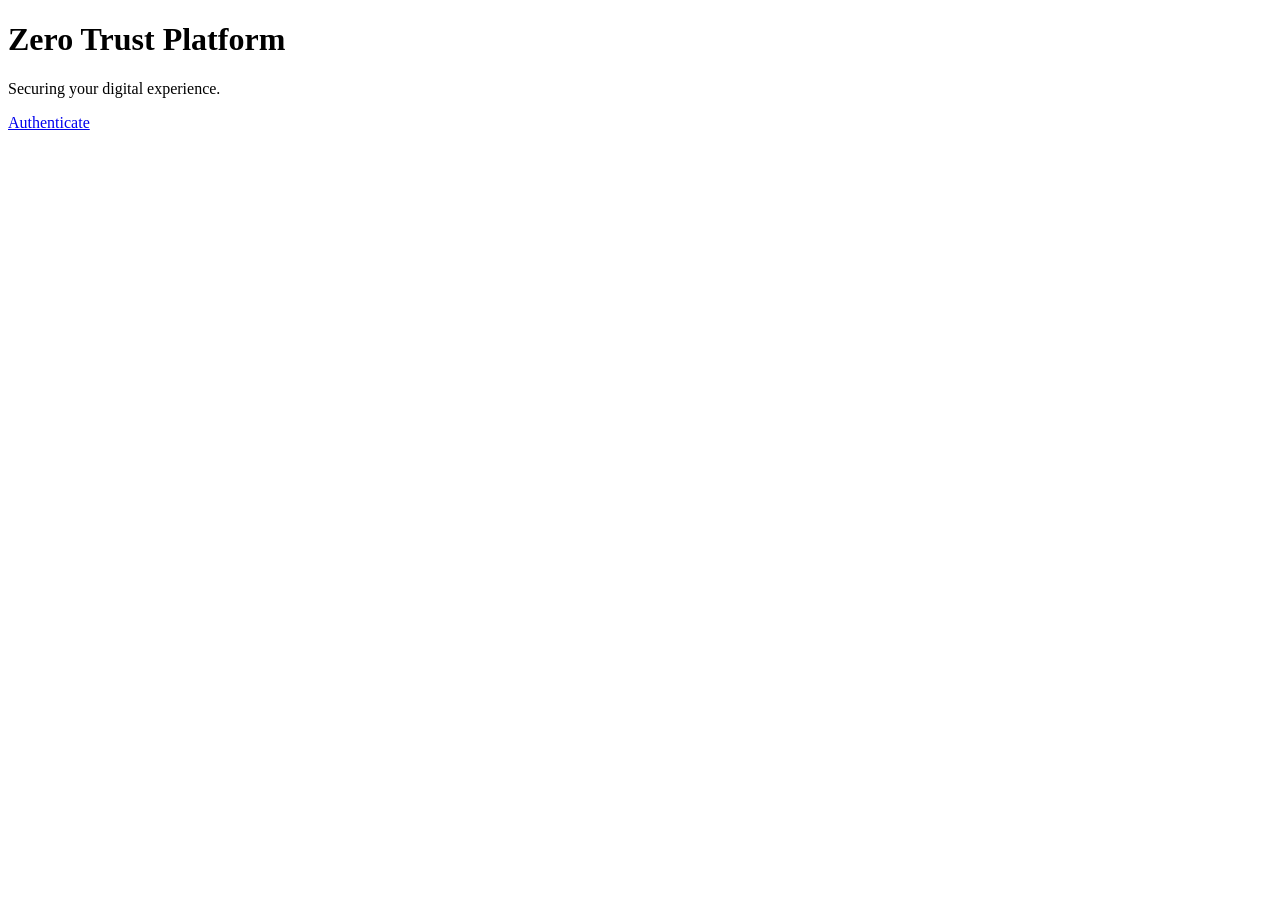
==== ZeroTrustWebUI/templates/index.html @ b52761f7 "v1" ====
<!DOCTYPE html>
<html lang="en">
<head>
    <meta charset="UTF-8">
    <meta name="viewport" content="width=device-width, initial-scale=1.0">
    <link rel="stylesheet" href="{{url_for('static', filename='css/index.css')}}">
    <title>Welcome to Zero Trust Platform</title>
</head>
<body>
    <div class="container">
        <h1>Zero Trust Platform</h1>
        <p>Securing your digital experience.</p>
        <a href="/login" class="btn-authenticate">Authenticate</a>
    </div>
</body>
</html>
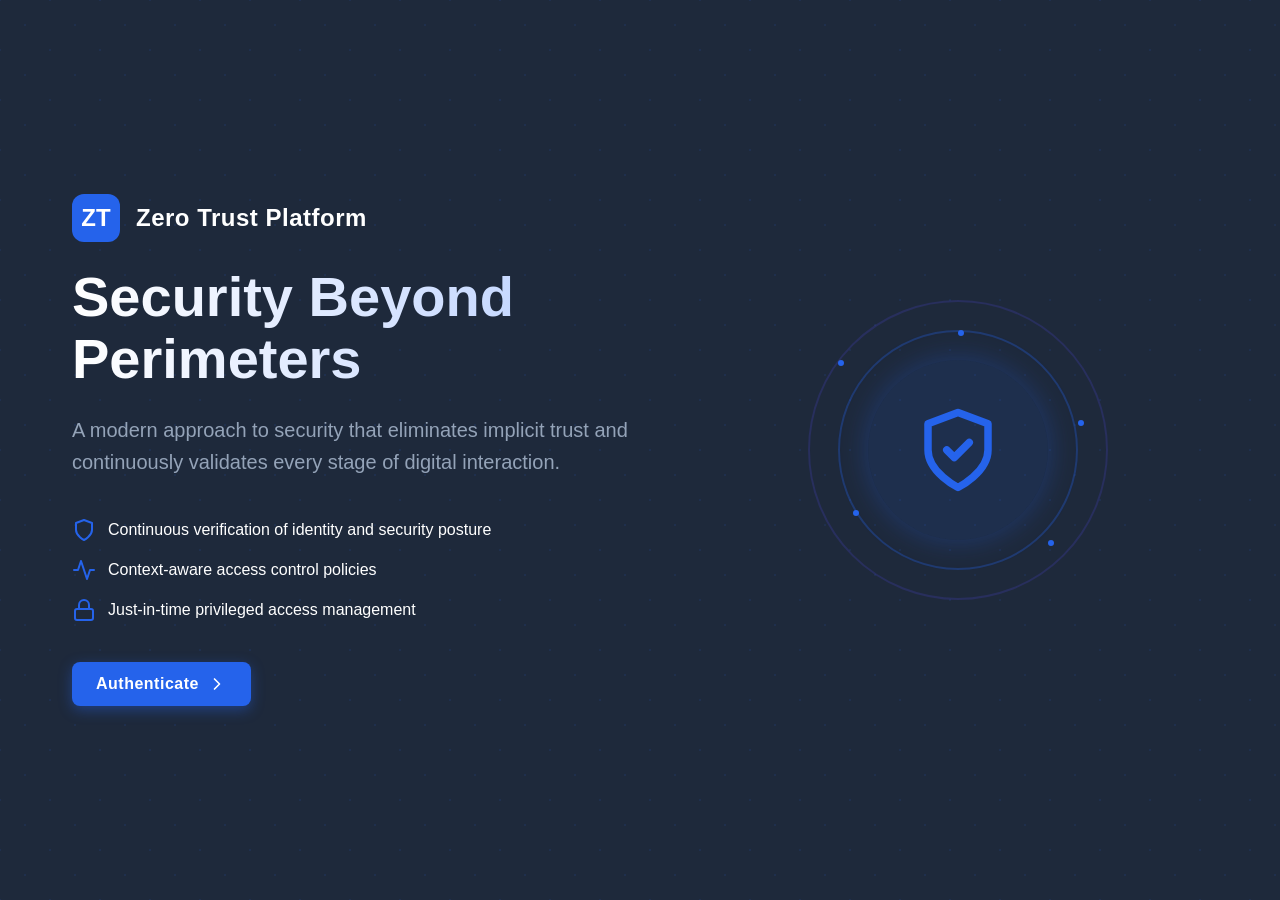
==== commit eec500ee: "uplift ui" ====
--- a/ZeroTrustWebUI/templates/index.html
+++ b/ZeroTrustWebUI/templates/index.html
@@ -4,13 +4,311 @@
     <meta charset="UTF-8">
     <meta name="viewport" content="width=device-width, initial-scale=1.0">
     <link rel="stylesheet" href="{{url_for('static', filename='css/index.css')}}">
-    <title>Welcome to Zero Trust Platform</title>
+    <title>Zero Trust Platform</title>
+    <style>
+        :root {
+            --primary: #2563eb;
+            --primary-dark: #1d4ed8;
+            --secondary: #4f46e5;
+            --dark: #1e293b;
+            --light: #f1f5f9;
+            --white: #ffffff;
+        }
+        
+        * {
+            margin: 0;
+            padding: 0;
+            box-sizing: border-box;
+            font-family: 'Segoe UI', Tahoma, Geneva, Verdana, sans-serif;
+        }
+        
+        body {
+            background-color: var(--dark);
+            color: var(--white);
+            min-height: 100vh;
+            display: flex;
+            align-items: center;
+            justify-content: center;
+            background-image: 
+                radial-gradient(rgba(37, 99, 235, 0.1) 1px, transparent 1px),
+                radial-gradient(rgba(37, 99, 235, 0.1) 1px, transparent 1px);
+            background-size: 50px 50px;
+            background-position: 0 0, 25px 25px;
+            overflow: hidden;
+        }
+        
+        .landing-container {
+            width: 100%;
+            max-width: 1200px;
+            padding: 2rem;
+            display: flex;
+            align-items: center;
+            justify-content: space-between;
+            position: relative;
+            z-index: 1;
+        }
+        
+        .content {
+            flex: 1;
+            max-width: 600px;
+            padding-right: 2rem;
+        }
+        
+        .graphic {
+            flex: 1;
+            max-width: 500px;
+            display: flex;
+            justify-content: center;
+            position: relative;
+        }
+        
+        .logo {
+            display: flex;
+            align-items: center;
+            margin-bottom: 1.5rem;
+        }
+        
+        .logo-icon {
+            width: 3rem;
+            height: 3rem;
+            background-color: var(--primary);
+            color: white;
+            border-radius: 12px;
+            display: flex;
+            align-items: center;
+            justify-content: center;
+            font-weight: bold;
+            font-size: 1.5rem;
+            margin-right: 1rem;
+        }
+        
+        .logo-text {
+            font-size: 1.5rem;
+            font-weight: 700;
+            letter-spacing: 0.5px;
+        }
+        
+        h1 {
+            font-size: 3.5rem;
+            line-height: 1.1;
+            margin-bottom: 1.5rem;
+            background: linear-gradient(90deg, #ffffff, #b7ceff);
+            -webkit-background-clip: text;
+            background-clip: text;
+            color: transparent;
+        }
+        
+        p.tagline {
+            font-size: 1.25rem;
+            line-height: 1.6;
+            margin-bottom: 2.5rem;
+            color: #94a3b8;
+        }
+        
+        .secure-points {
+            margin-bottom: 2.5rem;
+        }
+        
+        .secure-point {
+            display: flex;
+            align-items: center;
+            margin-bottom: 1rem;
+        }
+        
+        .point-icon {
+            width: 1.5rem;
+            height: 1.5rem;
+            margin-right: 0.75rem;
+            color: var(--primary);
+        }
+        
+        .auth-btn {
+            display: inline-flex;
+            align-items: center;
+            background: var(--primary);
+            color: white;
+            padding: 0.75rem 1.5rem;
+            border-radius: 8px;
+            font-weight: 600;
+            letter-spacing: 0.5px;
+            transition: all 0.2s ease;
+            border: none;
+            cursor: pointer;
+            text-decoration: none;
+            box-shadow: 0 4px 14px rgba(37, 99, 235, 0.4);
+        }
+        
+        .auth-btn:hover {
+            background: var(--primary-dark);
+            transform: translateY(-2px);
+            box-shadow: 0 6px 20px rgba(37, 99, 235, 0.5);
+        }
+        
+        .btn-icon {
+            margin-left: 0.5rem;
+        }
+        
+        .shield-graphic {
+            position: relative;
+            width: 300px;
+            height: 300px;
+        }
+        
+        .shield-outer {
+            position: absolute;
+            width: 100%;
+            height: 100%;
+            border-radius: 50%;
+            border: 2px solid rgba(79, 70, 229, 0.2);
+            animation: rotate 30s linear infinite;
+        }
+        
+        .shield-inner {
+            position: absolute;
+            top: 50%;
+            left: 50%;
+            transform: translate(-50%, -50%);
+            width: 80%;
+            height: 80%;
+            border-radius: 50%;
+            border: 2px solid rgba(37, 99, 235, 0.3);
+            animation: rotate 20s linear infinite reverse;
+        }
+        
+        .shield-core {
+            position: absolute;
+            top: 50%;
+            left: 50%;
+            transform: translate(-50%, -50%);
+            width: 60%;
+            height: 60%;
+            display: flex;
+            align-items: center;
+            justify-content: center;
+            background-color: rgba(37, 99, 235, 0.1);
+            border-radius: 50%;
+            box-shadow: 0 0 30px rgba(37, 99, 235, 0.3);
+        }
+        
+        .shield-icon {
+            width: 50%;
+            height: 50%;
+            color: var(--primary);
+        }
+        
+        .connection-dots {
+            position: absolute;
+            width: 100%;
+            height: 100%;
+        }
+        
+        .dot {
+            position: absolute;
+            width: 6px;
+            height: 6px;
+            border-radius: 50%;
+            background-color: var(--primary);
+            animation: pulse 2s ease-in-out infinite;
+        }
+        
+        .dot:nth-child(1) { top: 20%; left: 10%; animation-delay: 0s; }
+        .dot:nth-child(2) { top: 70%; left: 15%; animation-delay: 0.5s; }
+        .dot:nth-child(3) { top: 40%; left: 90%; animation-delay: 1s; }
+        .dot:nth-child(4) { top: 80%; left: 80%; animation-delay: 1.5s; }
+        .dot:nth-child(5) { top: 10%; left: 50%; animation-delay: 2s; }
+        
+        @keyframes rotate {
+            0% { transform: rotate(0deg); }
+            100% { transform: rotate(360deg); }
+        }
+        
+        @keyframes pulse {
+            0% { transform: scale(1); opacity: 0.7; }
+            50% { transform: scale(1.5); opacity: 1; }
+            100% { transform: scale(1); opacity: 0.7; }
+        }
+        
+        @media (max-width: 768px) {
+            .landing-container {
+                flex-direction: column;
+                text-align: center;
+            }
+            
+            .content {
+                padding-right: 0;
+                margin-bottom: 3rem;
+            }
+            
+            .logo {
+                justify-content: center;
+            }
+            
+            .secure-point {
+                justify-content: center;
+            }
+        }
+    </style>
 </head>
 <body>
-    <div class="container">
-        <h1>Zero Trust Platform</h1>
-        <p>Securing your digital experience.</p>
-        <a href="/login" class="btn-authenticate">Authenticate</a>
+    <div class="landing-container">
+        <div class="content">
+            <div class="logo">
+                <div class="logo-icon">ZT</div>
+                <div class="logo-text">Zero Trust Platform</div>
+            </div>
+            
+            <h1>Security Beyond Perimeters</h1>
+            <p class="tagline">A modern approach to security that eliminates implicit trust and continuously validates every stage of digital interaction.</p>
+            
+            <div class="secure-points">
+                <div class="secure-point">
+                    <svg class="point-icon" xmlns="http://www.w3.org/2000/svg" viewBox="0 0 24 24" fill="none" stroke="currentColor" stroke-width="2" stroke-linecap="round" stroke-linejoin="round">
+                        <path d="M12 22s8-4 8-10V5l-8-3-8 3v7c0 6 8 10 8 10z"></path>
+                    </svg>
+                    <span>Continuous verification of identity and security posture</span>
+                </div>
+                <div class="secure-point">
+                    <svg class="point-icon" xmlns="http://www.w3.org/2000/svg" viewBox="0 0 24 24" fill="none" stroke="currentColor" stroke-width="2" stroke-linecap="round" stroke-linejoin="round">
+                        <path d="M22 12h-4l-3 9L9 3l-3 9H2"></path>
+                    </svg>
+                    <span>Context-aware access control policies</span>
+                </div>
+                <div class="secure-point">
+                    <svg class="point-icon" xmlns="http://www.w3.org/2000/svg" viewBox="0 0 24 24" fill="none" stroke="currentColor" stroke-width="2" stroke-linecap="round" stroke-linejoin="round">
+                        <rect x="3" y="11" width="18" height="11" rx="2" ry="2"></rect>
+                        <path d="M7 11V7a5 5 0 0 1 10 0v4"></path>
+                    </svg>
+                    <span>Just-in-time privileged access management</span>
+                </div>
+            </div>
+            
+            <a href="/login" class="auth-btn">
+                Authenticate
+                <svg class="btn-icon" xmlns="http://www.w3.org/2000/svg" width="20" height="20" viewBox="0 0 24 24" fill="none" stroke="currentColor" stroke-width="2" stroke-linecap="round" stroke-linejoin="round">
+                    <path d="M9 18l6-6-6-6"></path>
+                </svg>
+            </a>
+        </div>
+        
+        <div class="graphic">
+            <div class="shield-graphic">
+                <div class="shield-outer"></div>
+                <div class="shield-inner"></div>
+                <div class="shield-core">
+                    <svg class="shield-icon" xmlns="http://www.w3.org/2000/svg" viewBox="0 0 24 24" fill="none" stroke="currentColor" stroke-width="2" stroke-linecap="round" stroke-linejoin="round">
+                        <path d="M12 22s8-4 8-10V5l-8-3-8 3v7c0 6 8 10 8 10z"></path>
+                        <path d="M9 12l2 2 4-4"></path>
+                    </svg>
+                </div>
+                <div class="connection-dots">
+                    <div class="dot"></div>
+                    <div class="dot"></div>
+                    <div class="dot"></div>
+                    <div class="dot"></div>
+                    <div class="dot"></div>
+                </div>
+            </div>
+        </div>
     </div>
 </body>
-</html>
+</html>
